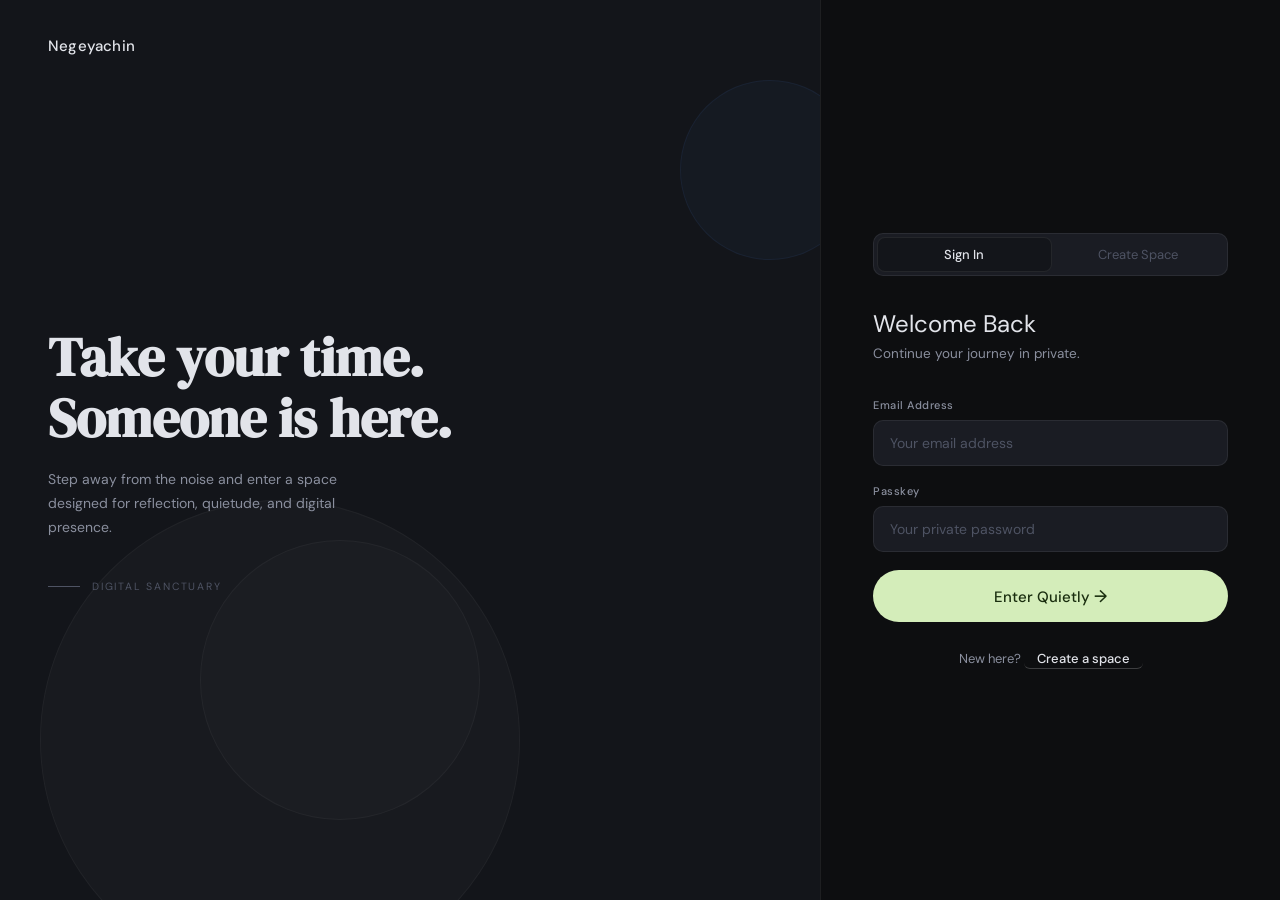
==== chat.html @ b4a9882e "merge and fix" ====
<!doctype html>
<html lang="en">
  <head>
    <meta charset="UTF-8" />
    <meta name="viewport" content="width=device-width, initial-scale=1.0" />
    <title>Chat Connection — Negeyachin</title>
    <link rel="stylesheet" href="css/chat.css" />
  </head>
  <body>
    <nav class="navbar">
      <span class="nav-brand">Negeyachin</span>
      <div class="nav-links">
        <button class="nav-link"><a href="home.html">Home</a></button>
        <button class="nav-link">
          <a href="unified_chat.html">Talk</a>
        </button>
        <button class="nav-link active">
          <a href="chat.html">GroupChat</a>
        </button>
        <button class="nav-link">
          <a href="share.html">Share your thought</a>
        </button>
        <button class="nav-link"><a href="profile.html">Profile</a></button>
      </div>
      <div class="nav-right">
        <button class="signout-btn" onclick="signOut()">Sign out</button>
        <div class="nav-avatar" id="nav-avatar">A</div>
      </div>
    </nav>
    <div class="app-container">
      <aside class="sidebar">
        <div class="brand">
          <h1>Chat Connection</h1>
          <h2 class="app-subtitle" id="chatTitle">Group Sanctuary</h2>
        </div>

        <nav class="navigation-group">
          <span class="group-title">Here With You</span>
          <ul class="conversation-list">
            <li class="active" id="tabBreathe">
              <div class="conv-details">
                <strong>Group Sanctuary</strong>
                <p>Shared mood community spaces</p>
              </div>
            </li>
          </ul>
        </nav>
      </aside>

      <main class="chat-area">
        <header class="chat-header">
          <div class="action-tabs">
            <span class="status-indicator-text" id="connectionState"
              >Initializing setup...</span
            >
          </div>
          <div class="system-actions">
            <button class="icon-btn" aria-label="Notifications">
              <svg
                width="18"
                height="18"
                viewBox="0 0 24 24"
                fill="none"
                stroke="currentColor"
                stroke-width="2"
              >
                <path
                  d="M18 8A6 6 0 0 0 6 8c0 7-3 9-3 9h18s-3-2-3-9m-13.73 21a2 2 0 0 0 3.46 0"
                ></path>
              </svg>
            </button>
            <button class="icon-btn" aria-label="Settings">
              <svg
                width="18"
                height="18"
                viewBox="0 0 24 24"
                fill="none"
                stroke="currentColor"
                stroke-width="2"
              >
                <circle cx="12" cy="12" r="3"></circle>
                <path
                  d="M19.4 15a1.65 1.65 0 0 0 .33 1.82l.06.06a2 2 0 1 1-2.83 2.83l-.06-.06a1.65 1.65 0 0 0-1.82-.33 1.65 1.65 0 0 0-1 1.51V21a2 2 0 0 1-4 0v-.09A1.65 1.65 0 0 0 9 19.4a1.65 1.65 0 0 0-1.82.33l-.06.06a2 2 0 1 1-2.83-2.83l.06-.06a1.65 1.65 0 0 0 .33-1.82 1.65 1.65 0 0 0-1.51-1H3a2 2 0 0 1 0-4h.09A1.65 1.65 0 0 0 4.6 9a1.65 1.65 0 0 0-.33-1.82l-.06-.06a2 2 0 1 1 2.83-2.83l.06.06a1.65 1.65 0 0 0 1.82.33H9a1.65 1.65 0 0 0 1-1.51V3a2 2 0 0 1 4 0v.09a1.65 1.65 0 0 0 1 1.51 1.65 1.65 0 0 0 1.82-.33l.06-.06a2 2 0 1 1 2.83 2.83l-.06.06a1.65 1.65 0 0 0-.33 1.82V9a1.65 1.65 0 0 0 1.51 1H21a2 2 0 0 1 0 4h-.09a1.65 1.65 0 0 0-1.51 1z"
                ></path>
              </svg>
            </button>
          </div>
        </header>

        <div class="conversation-view" id="messageContainer">
          <div class="date-divider">Today</div>
        </div>

        <div class="feedback-row" id="typingStatus" style="display: none">
          <span class="dots"><span>•</span><span>•</span><span>•</span></span>
          Listening...
        </div>

        <footer class="input-rack">
          <form id="messageForm" class="input-container">
            <input
              type="text"
              id="userInput"
              placeholder="Speak your mind to the sanctuary..."
              autocomplete="off"
              required
            />
            <button
              type="submit"
              class="send-btn"
              id="sendBtn"
              aria-label="Send Message"
            >
              <svg
                width="20"
                height="20"
                viewBox="0 0 24 24"
                fill="none"
                stroke="currentColor"
                stroke-width="2.5"
              >
                <line x1="12" y1="19" x2="12" y2="5"></line>
                <polyline points="5 12 12 5 19 12"></polyline>
              </svg>
            </button>
          </form>
          <p class="safe-space-declaration">
            This is your safe space. Take your time.
          </p>
        </footer>
      </main>
    </div>

    <script src="js/chat.js"></script>
  </body>
</html>
---- css/chat.css ----
*,
*::before,
*::after {
  box-sizing: border-box;
  margin: 0;
  padding: 0;
}
:root {
  --bg: #0d0e10;
  --bg-card: #161820;
  --bg-input: #1a1c23;
  --border: rgba(255, 255, 255, 0.07);
  --text: #e2e4ea;
  --text-sub: #8a8f9e;
  --text-muted: #4e5363;
  --accent: #d4edba;
  --blue: #5294ff;
  --green: #4dba7f;
  --nav-h: 52px;
  --font-serif: "DM Serif Display", Georgia, serif;
  --font-sans: "DM Sans", system-ui, sans-serif;
  --ease: cubic-bezier(0.4, 0, 0.2, 1);
}
:root {
  --bg-primary: #121212;
  --bg-sidebar: #181716;
  --bg-bubble-them: #232220;
  --bg-bubble-me: #32312f;
  --accent-olive: #cbd5e1;
  --text-main: #d4d4d4;
  --text-muted: #737373;
  --input-bg: #1c1b1a;
  --font-family:
    -apple-system, BlinkMacSystemFont, "Segoe UI", Roboto, sans-serif;
}

* {
  box-sizing: border-box;
  margin: 0;
  padding: 0;
}

body {
  font-family: var(--font-family);
  background-color: var(--bg-primary);
  color: var(--text-main);
  height: 100vh;
  overflow: hidden;
}

.app-container {
  display: flex;
  height: 100vh;
  width: 100vw;
}

/* Sidebar Styling */
.sidebar {
  width: 300px;
  background-color: var(--bg-sidebar);
  border-right: 1px solid #22211f;
  display: flex;
  flex-direction: column;
  padding: 24px 16px;
}

.brand h1 {
  font-size: 1.1rem;
  color: var(--text-muted);
  font-weight: 400;
}

.app-subtitle {
  font-size: 1.5rem;
  font-weight: 300;
  margin-top: 4px;
  color: var(--text-main);
  white-space: nowrap;
  overflow: hidden;
  text-overflow: ellipsis;
}

/* Call to Action Volunteer Element */
.volunteer-trigger-box {
  margin-top: 24px;
  padding: 0 4px;
}

.volunteer-btn {
  width: 100%;
  background-color: #22201e;
  border: 1px solid #33312e;
  color: #e2e8f0;
  padding: 12px 16px;
  border-radius: 12px;
  font-size: 0.9rem;
  cursor: pointer;
  display: flex;
  align-items: center;
  justify-content: center;
  gap: 10px;
  transition: all 0.2s ease;
}

.volunteer-btn:hover {
  background-color: #2a2826;
  border-color: #44423f;
}

.volunteer-btn.active {
  background-color: #383532;
  border-color: var(--accent-olive);
}

.volunteer-btn .heart-icon {
  color: #cbd5e1;
}

/* Navigation Lists */
.navigation-group {
  margin-top: 32px;
}

.group-title {
  font-size: 0.75rem;
  text-transform: uppercase;
  letter-spacing: 1.5px;
  color: var(--text-muted);
  display: block;
  margin-bottom: 16px;
}

.conversation-list {
  list-style: none;
}

.conversation-list li {
  padding: 14px 16px;
  border-radius: 14px;
  margin-bottom: 8px;
  cursor: pointer;
  transition: background 0.2s ease;
  border-left: 3px solid transparent;
}

.conversation-list li:hover {
  background-color: #1c1b1a;
}

.conversation-list li.active {
  background-color: var(--bg-bubble-them);
  border-left-color: var(--accent-olive);
}

.conv-details strong {
  display: block;
  font-size: 0.95rem;
  color: var(--text-main);
  font-weight: 500;
}

.conv-details p {
  font-size: 0.85rem;
  color: var(--text-muted);
  margin-top: 2px;
  white-space: nowrap;
  overflow: hidden;
  text-overflow: ellipsis;
}

/* Chat View Area */
.chat-area {
  flex: 1;
  display: flex;
  flex-direction: column;
  background-color: var(--bg-primary);
}

.chat-header {
  height: 64px;
  padding: 0 40px;
  display: flex;
  justify-content: space-between;
  align-items: center;
  border-bottom: 1px solid #1a1918;
}

.status-indicator-text {
  font-size: 0.9rem;
  color: var(--text-muted);
}

.system-actions {
  display: flex;
  gap: 16px;
}

.icon-btn {
  background: none;
  border: none;
  color: var(--text-muted);
  cursor: pointer;
  padding: 6px;
  border-radius: 50%;
}

.icon-btn:hover {
  color: var(--text-main);
}

/* Chat Feed and Message Flows */
.conversation-view {
  flex: 1;
  padding: 24px 40px;
  overflow-y: auto;
  display: flex;
  flex-direction: column;
  gap: 20px;
}

.conversation-view::-webkit-scrollbar {
  width: 6px;
}
.conversation-view::-webkit-scrollbar-thumb {
  background: #2c2a27;
  border-radius: 10px;
}

.date-divider {
  text-align: center;
  font-size: 0.8rem;
  color: var(--text-muted);
  background: #1a1918;
  padding: 4px 12px;
  border-radius: 12px;
  width: fit-content;
  margin: 10px auto 20px auto;
}

.message-wrapper {
  display: flex;
  flex-direction: column;
  max-width: 65%;
}

.message-wrapper.incoming {
  align-self: flex-start;
}
.message-wrapper.outgoing {
  align-self: flex-end;
}

.bubble {
  padding: 16px 20px;
  border-radius: 24px;
  font-size: 0.95rem;
  line-height: 1.5;
  word-break: break-word;
}

.incoming .bubble {
  background-color: var(--bg-bubble-them);
  color: var(--text-main);
  border-top-left-radius: 4px;
}

.outgoing .bubble {
  background-color: var(--bg-bubble-me);
  color: var(--text-main);
  border-top-right-radius: 4px;
}

.meta-lbl {
  font-size: 0.75rem;
  color: var(--text-muted);
  margin-top: 6px;
  padding: 0 4px;
}
.incoming .meta-lbl {
  align-self: flex-start;
}
.outgoing .meta-lbl {
  align-self: flex-end;
}

/* Typing feedback tracking dots */
.feedback-row {
  padding: 10px 40px;
  font-size: 0.9rem;
  color: var(--text-muted);
  display: flex;
  align-items: center;
  gap: 8px;
}

.dots span {
  animation: pulse 1.4s infinite both;
}
.dots span:nth-child(2) {
  animation-delay: 0.2s;
}
.dots span:nth-child(3) {
  animation-delay: 0.4s;
}

@keyframes pulse {
  0%,
  100% {
    opacity: 0.2;
  }
  20% {
    opacity: 1;
  }
}

/* Footer Processing Bar */
.input-rack {
  padding: 20px 40px 30px 40px;
}

.input-container {
  width: 100%;
  position: relative;
  display: flex;
  align-items: center;
}

.input-container input {
  width: 100%;
  background-color: var(--input-bg);
  border: 1px solid #22211f;
  border-radius: 30px;
  padding: 18px 64px 18px 28px;
  color: var(--text-main);
  font-size: 1rem;
  outline: none;
}

.input-container input:focus {
  border-color: #3a3835;
}

.send-btn {
  position: absolute;
  right: 10px;
  width: 44px;
  height: 44px;
  border-radius: 50%;
  background-color: #cbd5e1;
  color: #121212;
  border: none;
  cursor: pointer;
  display: flex;
  align-items: center;
  justify-content: center;
}

.safe-space-declaration {
  text-align: center;
  font-size: 0.8rem;
  color: var(--text-muted);
  margin-top: 12px;
}
/* Navbar */
.navbar {
  position: fixed;
  top: 0;
  left: 0;
  right: 0;
  z-index: 100;
  height: var(--nav-h);
  background: rgba(13, 14, 16, 0.9);
  backdrop-filter: blur(12px);
  border-bottom: 1px solid var(--border);
  display: flex;
  align-items: center;
  padding: 0 28px;
  margin-bottom: 2%;
  gap: 0;
}
.nav-brand {
  font-size: 15px;
  font-weight: 500;
  margin-right: 36px;
}
.nav-links {
  display: flex;
  gap: 2px;
}
.nav-link,
a {
  padding: 6px 13px;
  border-radius: 6px;
  font-size: 13px;
  color: var(--text-sub);
  cursor: pointer;
  border: none;
  background: none;
  font-family: var(--font-sans);
  transition: all 0.15s;
  text-decoration: none;
}
.nav-link:hover {
  color: var(--text);
  background: rgba(255, 255, 255, 0.04);
}
.nav-link.active a {
  color: var(--text);
  font-weight: 500;
}
.nav-right {
  display: flex;
  align-items: center;
  gap: 10px;
  margin-left: auto;
}
.nav-avatar {
  width: 30px;
  height: 30px;
  border-radius: 50%;
  background: linear-gradient(135deg, #1a3820, #0f2214);
  border: 1px solid rgba(77, 186, 127, 0.3);
  display: flex;
  align-items: center;
  justify-content: center;
  font-size: 11px;
  font-weight: 500;
  color: var(--accent);
  cursor: pointer;
  flex-shrink: 0;
}
/* Signout */
.signout-btn {
  font-size: 12.5px;
  color: var(--text-muted);
  cursor: pointer;
  background: none;
  border: none;
  font-family: var(--font-sans);
  transition: color 0.15s;
}
.signout-btn:hover {
  color: var(--text-sub);
}
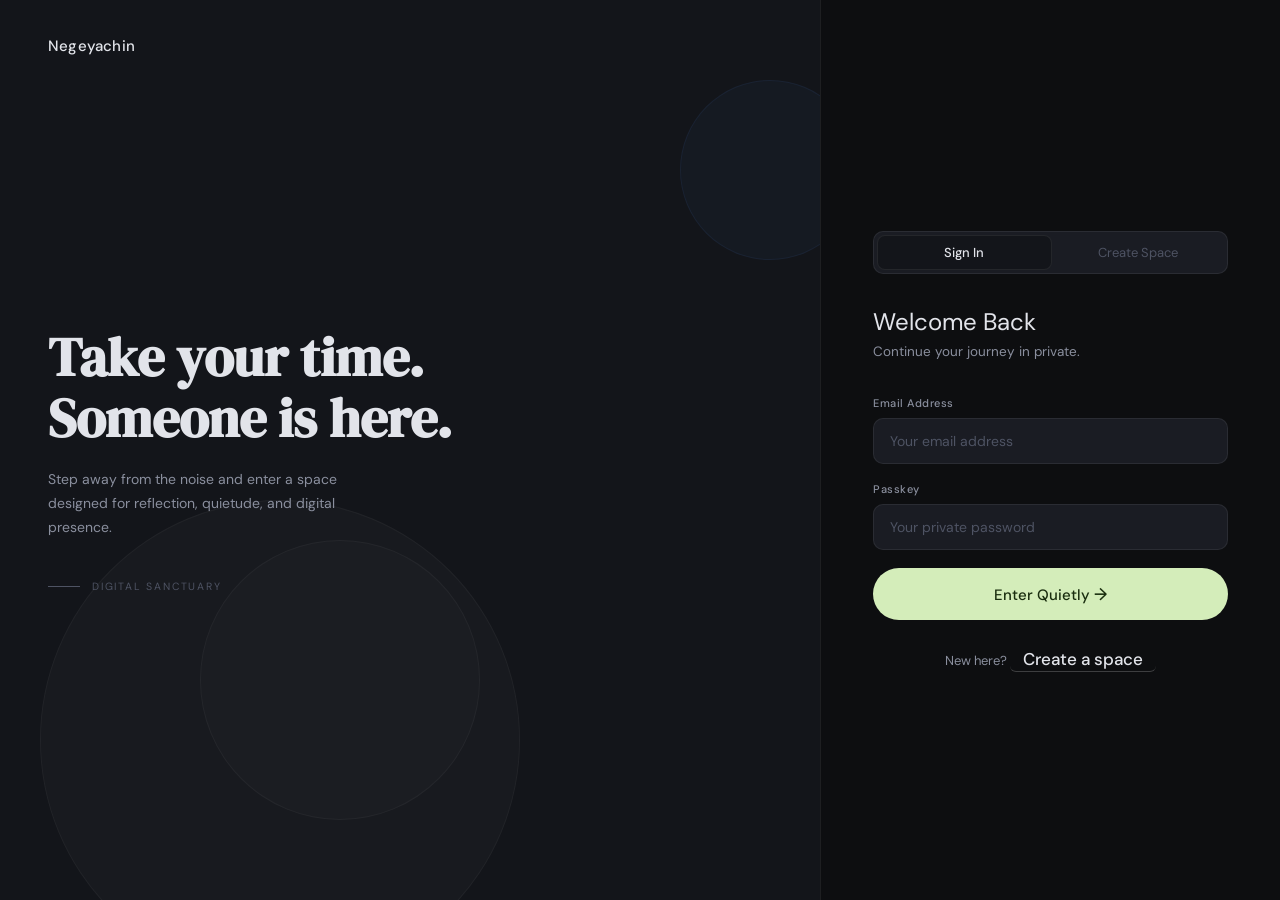
==== commit a26355c8: "feat: unified nav styles and histories saving" ====
--- a/chat.html
+++ b/chat.html
@@ -131,6 +131,7 @@
       </main>
     </div>
 
+    <script src="js/api.js"></script>
     <script src="js/chat.js"></script>
   </body>
 </html>
--- a/css/chat.css
+++ b/css/chat.css
@@ -1,63 +1,21 @@
-*,
-*::before,
-*::after {
-  box-sizing: border-box;
-  margin: 0;
-  padding: 0;
-}
+@import url('base.css');
+
 :root {
-  --bg: #0d0e10;
-  --bg-card: #161820;
-  --bg-input: #1a1c23;
-  --border: rgba(255, 255, 255, 0.07);
-  --text: #e2e4ea;
-  --text-sub: #8a8f9e;
-  --text-muted: #4e5363;
-  --accent: #d4edba;
-  --blue: #5294ff;
-  --green: #4dba7f;
-  --nav-h: 52px;
-  --font-serif: "DM Serif Display", Georgia, serif;
-  --font-sans: "DM Sans", system-ui, sans-serif;
-  --ease: cubic-bezier(0.4, 0, 0.2, 1);
-}
-:root {
-  --bg-primary: #121212;
-  --bg-sidebar: #181716;
   --bg-bubble-them: #232220;
   --bg-bubble-me: #32312f;
-  --accent-olive: #cbd5e1;
-  --text-main: #d4d4d4;
-  --text-muted: #737373;
   --input-bg: #1c1b1a;
-  --font-family:
-    -apple-system, BlinkMacSystemFont, "Segoe UI", Roboto, sans-serif;
-}
-
-* {
-  box-sizing: border-box;
-  margin: 0;
-  padding: 0;
-}
-
-body {
-  font-family: var(--font-family);
-  background-color: var(--bg-primary);
-  color: var(--text-main);
-  height: 100vh;
-  overflow: hidden;
 }
 
 .app-container {
   display: flex;
   height: 100vh;
   width: 100vw;
-}
-
-/* Sidebar Styling */
+  padding-top: var(--nav-h);
+}
+
 .sidebar {
   width: 300px;
-  background-color: var(--bg-sidebar);
+  background-color: #181716;
   border-right: 1px solid #22211f;
   display: flex;
   flex-direction: column;
@@ -66,7 +24,7 @@
 
 .brand h1 {
   font-size: 1.1rem;
-  color: var(--text-muted);
+  color: #737373;
   font-weight: 400;
 }
 
@@ -74,49 +32,12 @@
   font-size: 1.5rem;
   font-weight: 300;
   margin-top: 4px;
-  color: var(--text-main);
+  color: var(--text);
   white-space: nowrap;
   overflow: hidden;
   text-overflow: ellipsis;
 }
 
-/* Call to Action Volunteer Element */
-.volunteer-trigger-box {
-  margin-top: 24px;
-  padding: 0 4px;
-}
-
-.volunteer-btn {
-  width: 100%;
-  background-color: #22201e;
-  border: 1px solid #33312e;
-  color: #e2e8f0;
-  padding: 12px 16px;
-  border-radius: 12px;
-  font-size: 0.9rem;
-  cursor: pointer;
-  display: flex;
-  align-items: center;
-  justify-content: center;
-  gap: 10px;
-  transition: all 0.2s ease;
-}
-
-.volunteer-btn:hover {
-  background-color: #2a2826;
-  border-color: #44423f;
-}
-
-.volunteer-btn.active {
-  background-color: #383532;
-  border-color: var(--accent-olive);
-}
-
-.volunteer-btn .heart-icon {
-  color: #cbd5e1;
-}
-
-/* Navigation Lists */
 .navigation-group {
   margin-top: 32px;
 }
@@ -149,13 +70,13 @@
 
 .conversation-list li.active {
   background-color: var(--bg-bubble-them);
-  border-left-color: var(--accent-olive);
+  border-left-color: #cbd5e1;
 }
 
 .conv-details strong {
   display: block;
   font-size: 0.95rem;
-  color: var(--text-main);
+  color: var(--text);
   font-weight: 500;
 }
 
@@ -168,12 +89,11 @@
   text-overflow: ellipsis;
 }
 
-/* Chat View Area */
 .chat-area {
   flex: 1;
   display: flex;
   flex-direction: column;
-  background-color: var(--bg-primary);
+  background-color: var(--bg);
 }
 
 .chat-header {
@@ -205,10 +125,9 @@
 }
 
 .icon-btn:hover {
-  color: var(--text-main);
-}
-
-/* Chat Feed and Message Flows */
+  color: var(--text);
+}
+
 .conversation-view {
   flex: 1;
   padding: 24px 40px;
@@ -221,6 +140,7 @@
 .conversation-view::-webkit-scrollbar {
   width: 6px;
 }
+
 .conversation-view::-webkit-scrollbar-thumb {
   background: #2c2a27;
   border-radius: 10px;
@@ -246,6 +166,7 @@
 .message-wrapper.incoming {
   align-self: flex-start;
 }
+
 .message-wrapper.outgoing {
   align-self: flex-end;
 }
@@ -260,13 +181,13 @@
 
 .incoming .bubble {
   background-color: var(--bg-bubble-them);
-  color: var(--text-main);
+  color: var(--text);
   border-top-left-radius: 4px;
 }
 
 .outgoing .bubble {
   background-color: var(--bg-bubble-me);
-  color: var(--text-main);
+  color: var(--text);
   border-top-right-radius: 4px;
 }
 
@@ -276,14 +197,15 @@
   margin-top: 6px;
   padding: 0 4px;
 }
+
 .incoming .meta-lbl {
   align-self: flex-start;
 }
+
 .outgoing .meta-lbl {
   align-self: flex-end;
 }
 
-/* Typing feedback tracking dots */
 .feedback-row {
   padding: 10px 40px;
   font-size: 0.9rem;
@@ -296,24 +218,15 @@
 .dots span {
   animation: pulse 1.4s infinite both;
 }
+
 .dots span:nth-child(2) {
   animation-delay: 0.2s;
 }
+
 .dots span:nth-child(3) {
   animation-delay: 0.4s;
 }
 
-@keyframes pulse {
-  0%,
-  100% {
-    opacity: 0.2;
-  }
-  20% {
-    opacity: 1;
-  }
-}
-
-/* Footer Processing Bar */
 .input-rack {
   padding: 20px 40px 30px 40px;
 }
@@ -331,7 +244,7 @@
   border: 1px solid #22211f;
   border-radius: 30px;
   padding: 18px 64px 18px 28px;
-  color: var(--text-main);
+  color: var(--text);
   font-size: 1rem;
   outline: none;
 }
@@ -360,85 +273,4 @@
   font-size: 0.8rem;
   color: var(--text-muted);
   margin-top: 12px;
-}
-/* Navbar */
-.navbar {
-  position: fixed;
-  top: 0;
-  left: 0;
-  right: 0;
-  z-index: 100;
-  height: var(--nav-h);
-  background: rgba(13, 14, 16, 0.9);
-  backdrop-filter: blur(12px);
-  border-bottom: 1px solid var(--border);
-  display: flex;
-  align-items: center;
-  padding: 0 28px;
-  margin-bottom: 2%;
-  gap: 0;
-}
-.nav-brand {
-  font-size: 15px;
-  font-weight: 500;
-  margin-right: 36px;
-}
-.nav-links {
-  display: flex;
-  gap: 2px;
-}
-.nav-link,
-a {
-  padding: 6px 13px;
-  border-radius: 6px;
-  font-size: 13px;
-  color: var(--text-sub);
-  cursor: pointer;
-  border: none;
-  background: none;
-  font-family: var(--font-sans);
-  transition: all 0.15s;
-  text-decoration: none;
-}
-.nav-link:hover {
-  color: var(--text);
-  background: rgba(255, 255, 255, 0.04);
-}
-.nav-link.active a {
-  color: var(--text);
-  font-weight: 500;
-}
-.nav-right {
-  display: flex;
-  align-items: center;
-  gap: 10px;
-  margin-left: auto;
-}
-.nav-avatar {
-  width: 30px;
-  height: 30px;
-  border-radius: 50%;
-  background: linear-gradient(135deg, #1a3820, #0f2214);
-  border: 1px solid rgba(77, 186, 127, 0.3);
-  display: flex;
-  align-items: center;
-  justify-content: center;
-  font-size: 11px;
-  font-weight: 500;
-  color: var(--accent);
-  cursor: pointer;
-  flex-shrink: 0;
-}
-/* Signout */
-.signout-btn {
-  font-size: 12.5px;
-  color: var(--text-muted);
-  cursor: pointer;
-  background: none;
-  border: none;
-  font-family: var(--font-sans);
-  transition: color 0.15s;
-}
-.signout-btn:hover {
-  color: var(--text-sub);
-}
+}
